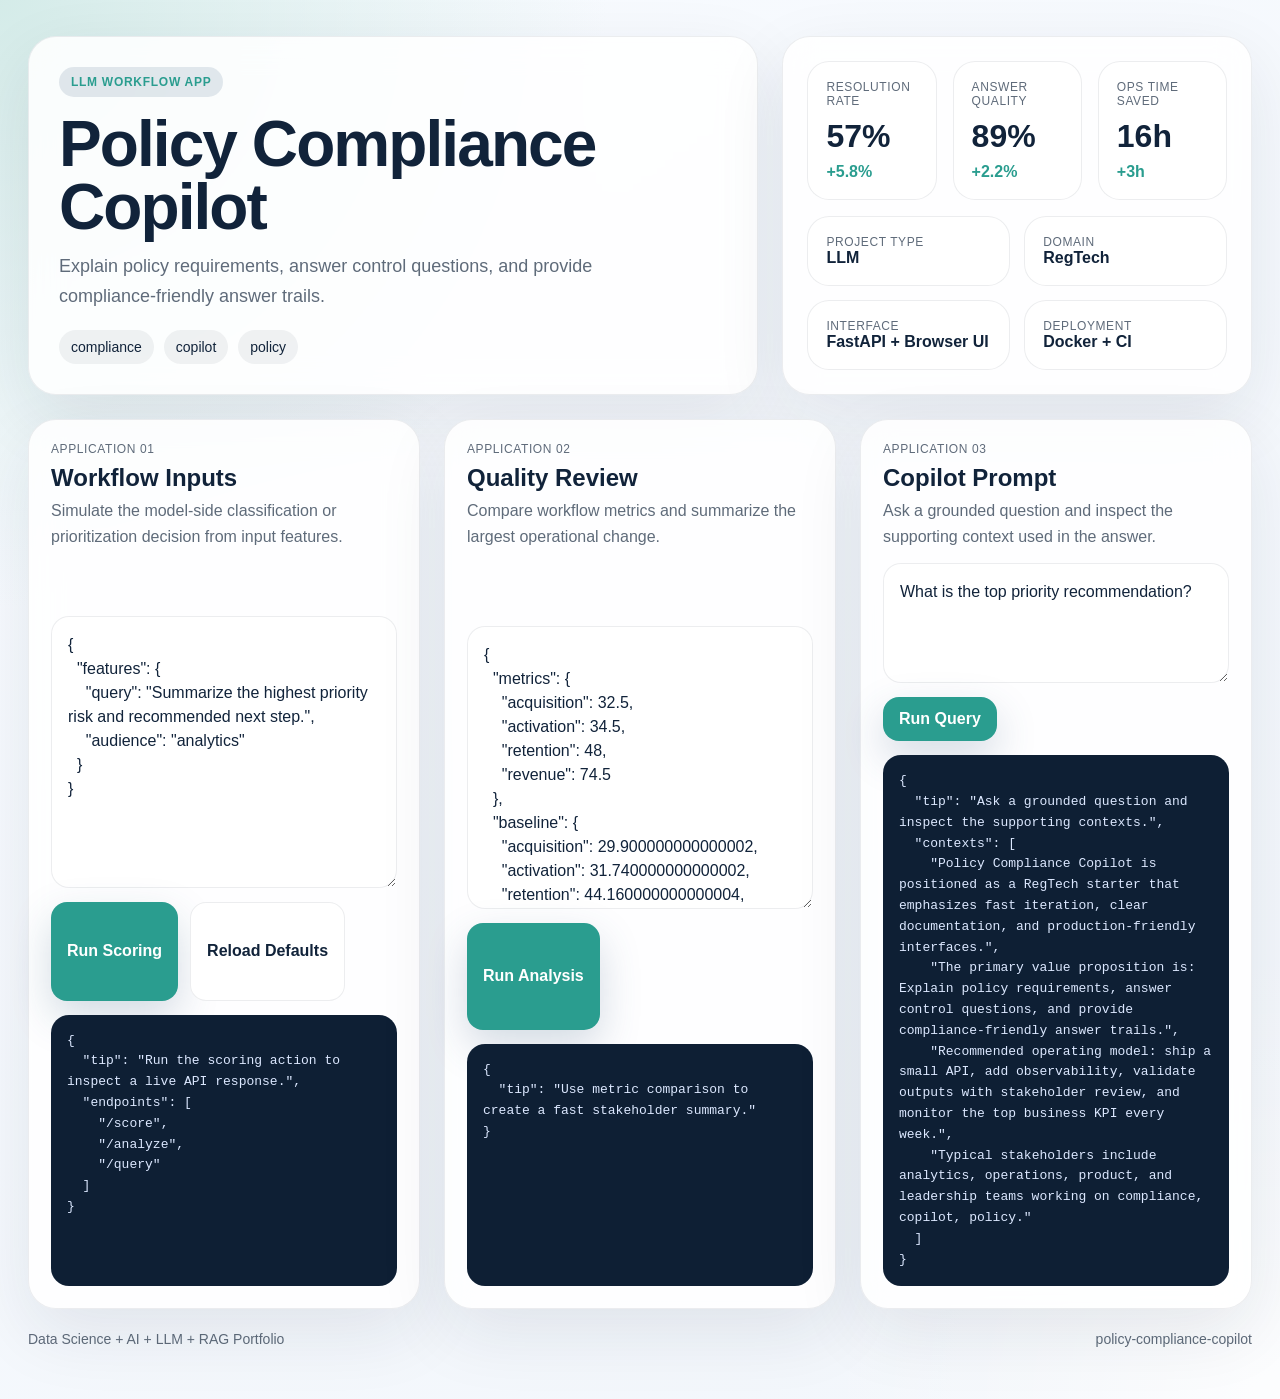
==== src/app/web/index.html @ 595a4cbe "Publish production-ready portfolio project" ====
<!doctype html>
        <html lang="en">
        <head>
          <meta charset="utf-8">
          <meta name="viewport" content="width=device-width, initial-scale=1">
          <title>Policy Compliance Copilot</title>
          <link rel="stylesheet" href="./styles.css">
          <style>:root { --accent: #2a9d8f; }</style>
        </head>
        <body>
          <div class="page">
            <section class="hero">
              <div class="panel hero-copy">
                <span class="eyebrow">LLM Workflow App</span>
                <h1 id="project-title">Policy Compliance Copilot</h1>
                <p id="project-summary" class="lead">Explain policy requirements, answer control questions, and provide compliance-friendly answer trails.</p>
                <ul id="project-tags" class="tag-list">
                  <li>compliance</li><li>copilot</li><li>policy</li>
                </ul>
              </div>
              <div class="panel hero-side">
                <div class="metric-grid">
                  <article class='card'><span>Resolution Rate</span><strong>57%</strong><em>+5.8%</em></article>
<article class='card'><span>Answer Quality</span><strong>89%</strong><em>+2.2%</em></article>
<article class='card'><span>Ops Time Saved</span><strong>16h</strong><em>+3h</em></article>
                </div>
                <div class="mini-grid">
                  <article class='mini-card'><span>Project Type</span><strong>LLM</strong></article><article class='mini-card'><span>Domain</span><strong>RegTech</strong></article><article class='mini-card'><span>Interface</span><strong>FastAPI + Browser UI</strong></article><article class='mini-card'><span>Deployment</span><strong>Docker + CI</strong></article>
                </div>
              </div>
            </section>
            <section class="app-grid">
              <article class="panel module">
                <div class="module-header">
                  <span>Application 01</span>
                  <h2>Workflow Inputs</h2>
                  <p>Simulate the model-side classification or prioritization decision from input features.</p>
                </div>
                <textarea id="score-input"></textarea>
                <div class="button-row">
                  <button id="run-score">Run Scoring</button>
                  <button id="load-defaults" class="secondary" type="button">Reload Defaults</button>
                </div>
                <pre id="score-output"></pre>
              </article>
              <article class="panel module">
                <div class="module-header">
                  <span>Application 02</span>
                  <h2>Quality Review</h2>
                  <p>Compare workflow metrics and summarize the largest operational change.</p>
                </div>
                <textarea id="analyze-input"></textarea>
                <div class="button-row">
                  <button id="run-analyze">Run Analysis</button>
                </div>
                <pre id="analyze-output"></pre>
              </article>
              <article class="panel module">
                <div class="module-header">
                  <span>Application 03</span>
                  <h2>Copilot Prompt</h2>
                  <p>Ask a grounded question and inspect the supporting context used in the answer.</p>
                </div>
                <textarea id="query-input" class="query-input"></textarea>
                <div class="button-row">
                  <button id="run-query">Run Query</button>
                </div>
                <pre id="query-output"></pre>
              </article>
            </section>
            <footer class="footer">
              <span>Data Science + AI + LLM + RAG Portfolio</span>
              <span>policy-compliance-copilot</span>
            </footer>
          </div>
          <script id="bootstrap-data" type="application/json">{"project": {"slug": "policy-compliance-copilot", "title": "Policy Compliance Copilot", "project_type": "llm", "domain": "RegTech", "summary": "Explain policy requirements, answer control questions, and provide compliance-friendly answer trails.", "tags": ["compliance", "copilot", "policy"]}, "sample_features": {"query": "Summarize the highest priority risk and recommended next step.", "audience": "analytics"}, "sample_metrics": {"acquisition": 32.5, "activation": 34.5, "retention": 48.0, "revenue": 74.5}, "sample_query": "What is the top priority recommendation?", "knowledge_base": ["Policy Compliance Copilot is positioned as a RegTech starter that emphasizes fast iteration, clear documentation, and production-friendly interfaces.", "The primary value proposition is: Explain policy requirements, answer control questions, and provide compliance-friendly answer trails.", "Recommended operating model: ship a small API, add observability, validate outputs with stakeholder review, and monitor the top business KPI every week.", "Typical stakeholders include analytics, operations, product, and leadership teams working on compliance, copilot, policy."], "dashboard_metrics": [{"label": "Resolution Rate", "value": "57%", "delta": "+5.8%"}, {"label": "Answer Quality", "value": "89%", "delta": "+2.2%"}, {"label": "Ops Time Saved", "value": "16h", "delta": "+3h"}]}</script>
          <script src="./app.js"></script>
        </body>
        </html>
---- src/app/web/styles.css ----
:root {
  --accent: #3d5a80;
  --accent-soft: rgba(61, 90, 128, 0.14);
  --bg: #f2f6fb;
  --card: rgba(255, 255, 255, 0.86);
  --line: rgba(16, 32, 51, 0.08);
  --ink: #11233a;
  --muted: #5f6b7a;
  --success: #2a9d8f;
}
* { box-sizing: border-box; }
html, body { margin: 0; min-height: 100%; }
body {
  font-family: "Avenir Next", "Segoe UI", sans-serif;
  color: var(--ink);
  background:
    radial-gradient(circle at top left, color-mix(in srgb, var(--accent) 20%, white), transparent 32%),
    radial-gradient(circle at bottom right, rgba(255,255,255,0.82), transparent 24%),
    linear-gradient(145deg, #f8fbff, var(--bg));
}
.page {
  max-width: 1320px;
  margin: 0 auto;
  padding: 36px 28px 52px;
}
.hero {
  display: grid;
  grid-template-columns: 1.4fr 0.9fr;
  gap: 24px;
  margin-bottom: 24px;
}
.panel {
  background: var(--card);
  border: 1px solid var(--line);
  border-radius: 28px;
  box-shadow: 0 24px 70px rgba(17, 35, 58, 0.09);
  backdrop-filter: blur(16px);
}
.hero-copy {
  padding: 30px;
}
.eyebrow {
  display: inline-flex;
  align-items: center;
  gap: 8px;
  padding: 8px 12px;
  background: var(--accent-soft);
  color: var(--accent);
  border-radius: 999px;
  text-transform: uppercase;
  letter-spacing: 0.06em;
  font-size: 12px;
  font-weight: 700;
}
h1 {
  margin: 16px 0 14px;
  font-size: clamp(2.2rem, 5vw, 4rem);
  line-height: 0.98;
  letter-spacing: -0.03em;
}
.lead {
  font-size: 18px;
  line-height: 1.65;
  color: var(--muted);
  max-width: 60ch;
  margin: 0;
}
.tag-list {
  display: flex;
  flex-wrap: wrap;
  gap: 10px;
  list-style: none;
  margin: 18px 0 0;
  padding: 0;
}
.tag-list li {
  padding: 9px 12px;
  border-radius: 999px;
  background: rgba(17, 35, 58, 0.06);
  color: var(--ink);
  font-size: 14px;
}
.hero-side {
  padding: 24px;
  display: grid;
  gap: 16px;
  align-content: space-between;
}
.metric-grid {
  display: grid;
  grid-template-columns: repeat(3, minmax(0, 1fr));
  gap: 16px;
}
.metric-card,
.mini-card,
.card {
  background: white;
  border: 1px solid var(--line);
  border-radius: 22px;
  padding: 18px;
}
.metric-card span,
.card span,
.mini-card span,
.module-header span {
  display: block;
  color: var(--muted);
  text-transform: uppercase;
  letter-spacing: 0.05em;
  font-size: 12px;
}
.metric-card strong,
.card strong {
  display: block;
  font-size: 32px;
  margin-top: 10px;
}
.metric-card em,
.card em {
  display: inline-block;
  margin-top: 8px;
  font-style: normal;
  color: var(--accent);
  font-weight: 700;
}
.mini-grid {
  display: grid;
  grid-template-columns: repeat(2, minmax(0, 1fr));
  gap: 14px;
}
.app-grid {
  display: grid;
  grid-template-columns: repeat(3, minmax(0, 1fr));
  gap: 24px;
}
.module {
  padding: 22px;
  display: grid;
  gap: 14px;
}
.module-header h2 {
  margin: 8px 0 6px;
  font-size: 24px;
}
.module-header p {
  margin: 0;
  color: var(--muted);
  line-height: 1.6;
}
textarea, input, button {
  font: inherit;
}
textarea {
  width: 100%;
  min-height: 220px;
  resize: vertical;
  border: 1px solid var(--line);
  border-radius: 18px;
  padding: 16px;
  background: rgba(255,255,255,0.92);
  color: var(--ink);
  line-height: 1.5;
}
.query-input {
  min-height: 120px;
}
button {
  border: 0;
  border-radius: 16px;
  background: var(--accent);
  color: white;
  padding: 13px 16px;
  font-weight: 700;
  cursor: pointer;
  box-shadow: 0 16px 40px rgba(61, 90, 128, 0.22);
}
button.secondary {
  background: white;
  color: var(--ink);
  border: 1px solid var(--line);
  box-shadow: none;
}
.button-row {
  display: flex;
  gap: 12px;
  flex-wrap: wrap;
}
pre {
  margin: 0;
  white-space: pre-wrap;
  word-break: break-word;
  background: #0e1f34;
  color: #dce8ff;
  border-radius: 18px;
  padding: 16px;
  min-height: 180px;
  font-size: 13px;
  line-height: 1.6;
  overflow: auto;
}
.footer {
  display: flex;
  justify-content: space-between;
  margin-top: 22px;
  color: var(--muted);
  font-size: 14px;
}
@media (max-width: 1080px) {
  .hero, .app-grid { grid-template-columns: 1fr; }
  .metric-grid { grid-template-columns: 1fr; }
}
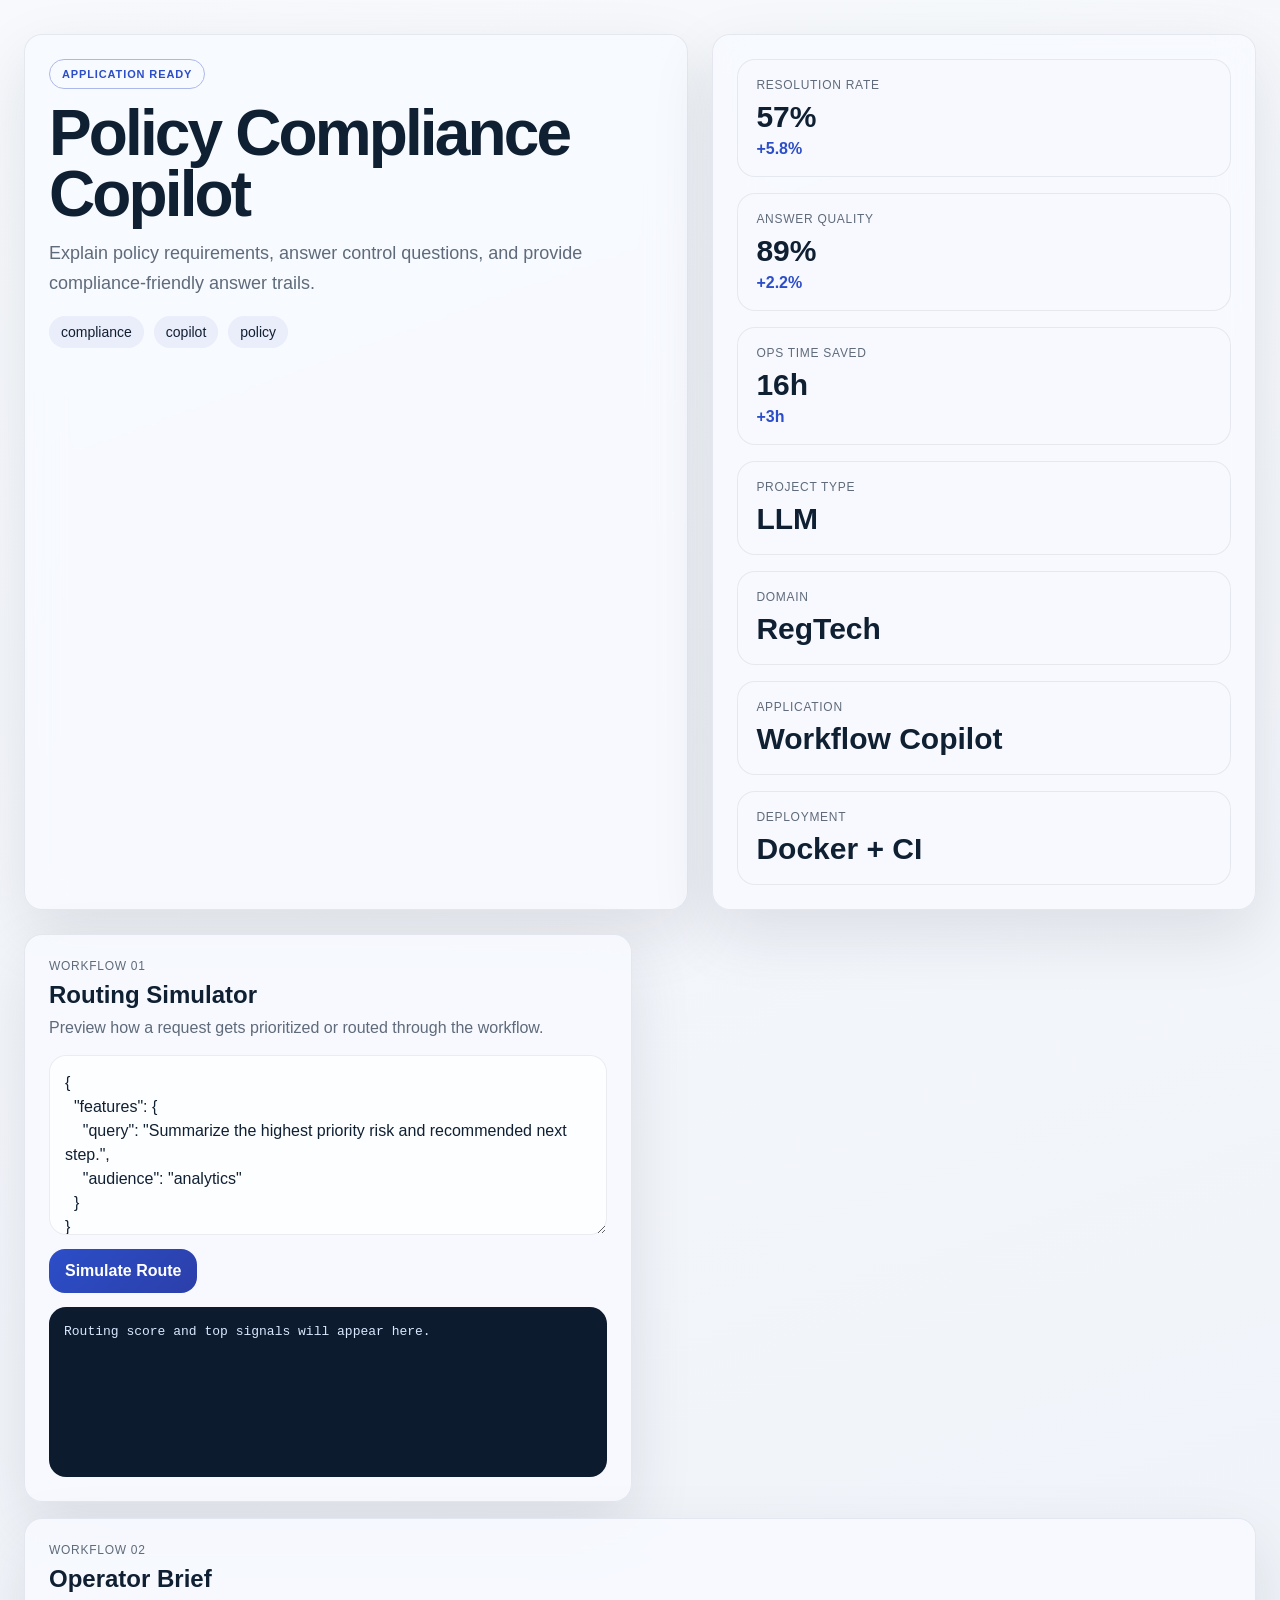
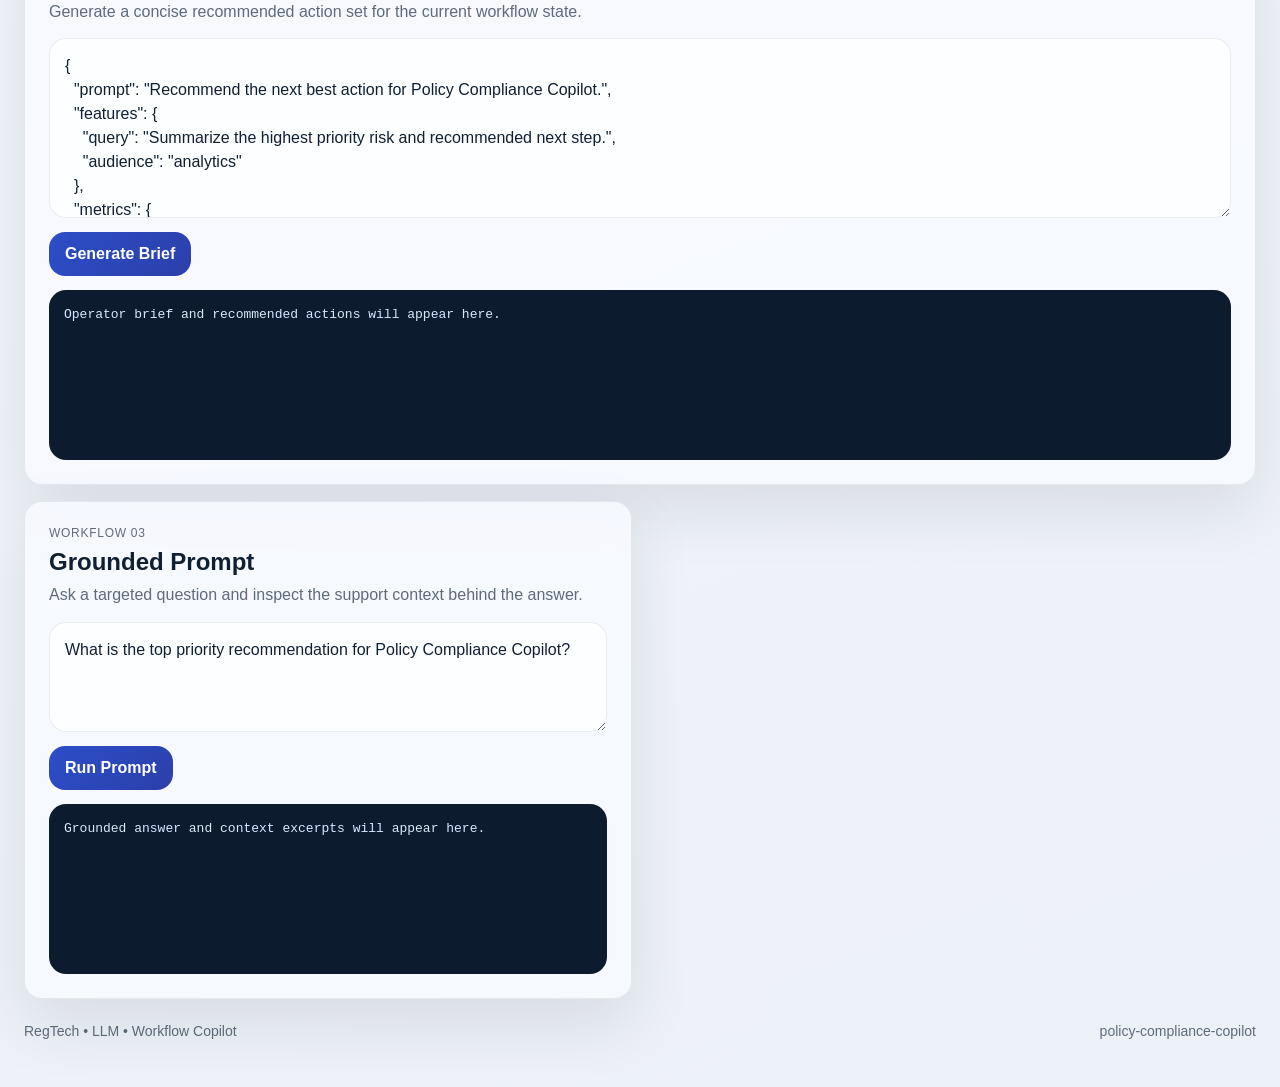
==== commit c3963c17: "Publish production-ready portfolio project" ====
--- a/src/app/web/index.html
+++ b/src/app/web/index.html
@@ -6,13 +6,12 @@
           <meta name="viewport" content="width=device-width, initial-scale=1">
           <title>Policy Compliance Copilot</title>
           <link rel="stylesheet" href="./styles.css">
-          <style>:root { --accent: #2a9d8f; }</style>
         </head>
-        <body>
-          <div class="page">
+        <body class="surface-slate">
+          <div class="page layout-console eyebrow-outline headline-normal modules-2 hero-align-split">
             <section class="hero">
               <div class="panel hero-copy">
-                <span class="eyebrow">LLM Workflow App</span>
+                <span class="eyebrow" data-health>Workflow Copilot</span>
                 <h1 id="project-title">Policy Compliance Copilot</h1>
                 <p id="project-summary" class="lead">Explain policy requirements, answer control questions, and provide compliance-friendly answer trails.</p>
                 <ul id="project-tags" class="tag-list">
@@ -26,55 +25,71 @@
 <article class='card'><span>Ops Time Saved</span><strong>16h</strong><em>+3h</em></article>
                 </div>
                 <div class="mini-grid">
-                  <article class='mini-card'><span>Project Type</span><strong>LLM</strong></article><article class='mini-card'><span>Domain</span><strong>RegTech</strong></article><article class='mini-card'><span>Interface</span><strong>FastAPI + Browser UI</strong></article><article class='mini-card'><span>Deployment</span><strong>Docker + CI</strong></article>
+                  <article class='mini-card'><span>Project Type</span><strong>LLM</strong></article><article class='mini-card'><span>Domain</span><strong>RegTech</strong></article><article class='mini-card'><span>Application</span><strong>Workflow Copilot</strong></article><article class='mini-card'><span>Deployment</span><strong>Docker + CI</strong></article>
                 </div>
               </div>
             </section>
             <section class="app-grid">
-              <article class="panel module">
-                <div class="module-header">
-                  <span>Application 01</span>
-                  <h2>Workflow Inputs</h2>
-                  <p>Simulate the model-side classification or prioritization decision from input features.</p>
-                </div>
-                <textarea id="score-input"></textarea>
-                <div class="button-row">
-                  <button id="run-score">Run Scoring</button>
-                  <button id="load-defaults" class="secondary" type="button">Reload Defaults</button>
-                </div>
-                <pre id="score-output"></pre>
-              </article>
-              <article class="panel module">
-                <div class="module-header">
-                  <span>Application 02</span>
-                  <h2>Quality Review</h2>
-                  <p>Compare workflow metrics and summarize the largest operational change.</p>
-                </div>
-                <textarea id="analyze-input"></textarea>
-                <div class="button-row">
-                  <button id="run-analyze">Run Analysis</button>
-                </div>
-                <pre id="analyze-output"></pre>
-              </article>
-              <article class="panel module">
-                <div class="module-header">
-                  <span>Application 03</span>
-                  <h2>Copilot Prompt</h2>
-                  <p>Ask a grounded question and inspect the supporting context used in the answer.</p>
-                </div>
-                <textarea id="query-input" class="query-input"></textarea>
-                <div class="button-row">
-                  <button id="run-query">Run Query</button>
-                </div>
-                <pre id="query-output"></pre>
-              </article>
+              <article class="panel module js-module span-normal">
+          <div class="module-header">
+            <span>Workflow 01</span>
+            <h2>Routing Simulator</h2>
+            <p>Preview how a request gets prioritized or routed through the workflow.</p>
+          </div>
+          <textarea class="js-input">{
+  &quot;features&quot;: {
+    &quot;query&quot;: &quot;Summarize the highest priority risk and recommended next step.&quot;,
+    &quot;audience&quot;: &quot;analytics&quot;
+  }
+}</textarea>
+          <div class="button-row">
+            <button class="js-run" data-endpoint="/score" data-input-mode="json">Simulate Route</button>
+          </div>
+          <pre class="js-output">Routing score and top signals will appear here.</pre>
+        </article>
+<article class="panel module js-module span-wide">
+          <div class="module-header">
+            <span>Workflow 02</span>
+            <h2>Operator Brief</h2>
+            <p>Generate a concise recommended action set for the current workflow state.</p>
+          </div>
+          <textarea class="js-input">{
+  &quot;prompt&quot;: &quot;Recommend the next best action for Policy Compliance Copilot.&quot;,
+  &quot;features&quot;: {
+    &quot;query&quot;: &quot;Summarize the highest priority risk and recommended next step.&quot;,
+    &quot;audience&quot;: &quot;analytics&quot;
+  },
+  &quot;metrics&quot;: {
+    &quot;acquisition&quot;: 32.5,
+    &quot;activation&quot;: 34.5,
+    &quot;retention&quot;: 48.0,
+    &quot;revenue&quot;: 74.5
+  }
+}</textarea>
+          <div class="button-row">
+            <button class="js-run" data-endpoint="/recommend" data-input-mode="json">Generate Brief</button>
+          </div>
+          <pre class="js-output">Operator brief and recommended actions will appear here.</pre>
+        </article>
+<article class="panel module js-module span-normal">
+  <div class="module-header">
+    <span>Workflow 03</span>
+    <h2>Grounded Prompt</h2>
+    <p>Ask a targeted question and inspect the support context behind the answer.</p>
+  </div>
+  <textarea class="js-input module-input-text">What is the top priority recommendation for Policy Compliance Copilot?</textarea>
+  <div class="button-row">
+    <button class="js-run" data-endpoint="/query" data-input-mode="text">Run Prompt</button>
+  </div>
+  <pre class="js-output">Grounded answer and context excerpts will appear here.</pre>
+</article>
             </section>
             <footer class="footer">
-              <span>Data Science + AI + LLM + RAG Portfolio</span>
+              <span>RegTech • LLM • Workflow Copilot</span>
               <span>policy-compliance-copilot</span>
             </footer>
           </div>
-          <script id="bootstrap-data" type="application/json">{"project": {"slug": "policy-compliance-copilot", "title": "Policy Compliance Copilot", "project_type": "llm", "domain": "RegTech", "summary": "Explain policy requirements, answer control questions, and provide compliance-friendly answer trails.", "tags": ["compliance", "copilot", "policy"]}, "sample_features": {"query": "Summarize the highest priority risk and recommended next step.", "audience": "analytics"}, "sample_metrics": {"acquisition": 32.5, "activation": 34.5, "retention": 48.0, "revenue": 74.5}, "sample_query": "What is the top priority recommendation?", "knowledge_base": ["Policy Compliance Copilot is positioned as a RegTech starter that emphasizes fast iteration, clear documentation, and production-friendly interfaces.", "The primary value proposition is: Explain policy requirements, answer control questions, and provide compliance-friendly answer trails.", "Recommended operating model: ship a small API, add observability, validate outputs with stakeholder review, and monitor the top business KPI every week.", "Typical stakeholders include analytics, operations, product, and leadership teams working on compliance, copilot, policy."], "dashboard_metrics": [{"label": "Resolution Rate", "value": "57%", "delta": "+5.8%"}, {"label": "Answer Quality", "value": "89%", "delta": "+2.2%"}, {"label": "Ops Time Saved", "value": "16h", "delta": "+3h"}]}</script>
+          <script id="bootstrap-data" type="application/json">{"project": {"slug": "policy-compliance-copilot", "title": "Policy Compliance Copilot", "project_type": "llm", "domain": "RegTech", "summary": "Explain policy requirements, answer control questions, and provide compliance-friendly answer trails.", "tags": ["compliance", "copilot", "policy"]}, "app_archetype": "copilot", "ui_profile": {"layout": "console", "surface": "slate", "font_stack": "\"Manrope\", \"Segoe UI\", sans-serif", "radius": 27, "shadow": 65, "eyebrow_style": "outline", "module_columns": 2, "hero_align": "split", "headline_mode": "normal"}, "app_modules": [{"label": "Workflow 01", "title": "Routing Simulator", "description": "Preview how a request gets prioritized or routed through the workflow.", "endpoint": "/score", "input_mode": "json", "cta": "Simulate Route", "prefill": "{\n  \"features\": {\n    \"query\": \"Summarize the highest priority risk and recommended next step.\",\n    \"audience\": \"analytics\"\n  }\n}", "hint": "Routing score and top signals will appear here.", "span": "normal"}, {"label": "Workflow 02", "title": "Operator Brief", "description": "Generate a concise recommended action set for the current workflow state.", "endpoint": "/recommend", "input_mode": "json", "cta": "Generate Brief", "prefill": "{\n  \"prompt\": \"Recommend the next best action for Policy Compliance Copilot.\",\n  \"features\": {\n    \"query\": \"Summarize the highest priority risk and recommended next step.\",\n    \"audience\": \"analytics\"\n  },\n  \"metrics\": {\n    \"acquisition\": 32.5,\n    \"activation\": 34.5,\n    \"retention\": 48.0,\n    \"revenue\": 74.5\n  }\n}", "hint": "Operator brief and recommended actions will appear here.", "span": "wide"}, {"label": "Workflow 03", "title": "Grounded Prompt", "description": "Ask a targeted question and inspect the support context behind the answer.", "endpoint": "/query", "input_mode": "text", "cta": "Run Prompt", "prefill": "What is the top priority recommendation for Policy Compliance Copilot?", "hint": "Grounded answer and context excerpts will appear here.", "span": "normal"}], "sample_features": {"query": "Summarize the highest priority risk and recommended next step.", "audience": "analytics"}, "sample_metrics": {"acquisition": 32.5, "activation": 34.5, "retention": 48.0, "revenue": 74.5}, "knowledge_base": ["Policy Compliance Copilot is positioned as a RegTech starter that emphasizes fast iteration, clear documentation, and production-friendly interfaces.", "The primary value proposition is: Explain policy requirements, answer control questions, and provide compliance-friendly answer trails.", "Recommended operating model: ship a small API, add observability, validate outputs with stakeholder review, and monitor the top business KPI every week.", "Typical stakeholders include analytics, operations, product, and leadership teams working on compliance, copilot, policy."], "dashboard_metrics": [{"label": "Resolution Rate", "value": "57%", "delta": "+5.8%"}, {"label": "Answer Quality", "value": "89%", "delta": "+2.2%"}, {"label": "Ops Time Saved", "value": "16h", "delta": "+3h"}]}</script>
           <script src="./app.js"></script>
         </body>
         </html>
--- a/src/app/web/styles.css
+++ b/src/app/web/styles.css
@@ -1,141 +1,185 @@
 
 :root {
-  --accent: #3d5a80;
-  --accent-soft: rgba(61, 90, 128, 0.14);
-  --bg: #f2f6fb;
+  --accent: #2c4ec8;
+  --accent-2: #2c3fa9;
+  --accent-soft: color-mix(in srgb, var(--accent) 18%, white);
+  --radius: 27px;
+  --shadow-size: 65px;
+  --font-stack: "Manrope", "Segoe UI", sans-serif;
+  --bg: #f4f7fb;
   --card: rgba(255, 255, 255, 0.86);
   --line: rgba(16, 32, 51, 0.08);
-  --ink: #11233a;
+  --ink: #102033;
   --muted: #5f6b7a;
-  --success: #2a9d8f;
+  --output-bg: #0d1b2e;
+  --output-ink: #dae8ff;
 }
 * { box-sizing: border-box; }
 html, body { margin: 0; min-height: 100%; }
 body {
-  font-family: "Avenir Next", "Segoe UI", sans-serif;
+  font-family: var(--font-stack);
   color: var(--ink);
-  background:
-    radial-gradient(circle at top left, color-mix(in srgb, var(--accent) 20%, white), transparent 32%),
-    radial-gradient(circle at bottom right, rgba(255,255,255,0.82), transparent 24%),
-    linear-gradient(145deg, #f8fbff, var(--bg));
+  background: linear-gradient(145deg, #f8fbff, var(--bg));
+}
+body.surface-mist {
+  --bg: #eef4fb;
+  background:
+    radial-gradient(circle at top left, color-mix(in srgb, var(--accent) 18%, white), transparent 34%),
+    linear-gradient(145deg, #fbfdff, var(--bg));
+}
+body.surface-aurora {
+  --bg: #edf1ff;
+  background:
+    radial-gradient(circle at 0% 0%, color-mix(in srgb, var(--accent) 22%, white), transparent 38%),
+    radial-gradient(circle at 100% 100%, color-mix(in srgb, var(--accent-2) 20%, white), transparent 28%),
+    linear-gradient(135deg, #f7f8ff, var(--bg));
+}
+body.surface-sand {
+  --bg: #f5efe8;
+  --card: rgba(255, 251, 246, 0.9);
+  background:
+    linear-gradient(135deg, rgba(255,255,255,0.82), rgba(245, 239, 232, 0.98)),
+    radial-gradient(circle at top right, color-mix(in srgb, var(--accent) 16%, white), transparent 32%);
+}
+body.surface-slate {
+  --bg: #ecf0f7;
+  --card: rgba(248, 250, 255, 0.88);
+  background:
+    linear-gradient(160deg, #f7f9fc, var(--bg)),
+    radial-gradient(circle at bottom left, color-mix(in srgb, var(--accent-2) 16%, white), transparent 34%);
+}
+body.surface-paper {
+  --bg: #f8f8f4;
+  --card: rgba(255,255,255,0.93);
+  background:
+    linear-gradient(180deg, #fffefb, var(--bg));
+}
+body.surface-ink {
+  --bg: #0f1726;
+  --card: rgba(15, 23, 38, 0.88);
+  --line: rgba(226, 238, 255, 0.1);
+  --ink: #f5f8ff;
+  --muted: #b4c0cf;
+  --output-bg: rgba(255,255,255,0.06);
+  --output-ink: #f5f8ff;
+  background:
+    radial-gradient(circle at top left, color-mix(in srgb, var(--accent) 28%, transparent), transparent 42%),
+    linear-gradient(145deg, #09111d, var(--bg));
 }
 .page {
-  max-width: 1320px;
+  max-width: 1360px;
   margin: 0 auto;
-  padding: 36px 28px 52px;
-}
-.hero {
-  display: grid;
-  grid-template-columns: 1.4fr 0.9fr;
+  padding: 34px 24px 48px;
+  display: grid;
   gap: 24px;
-  margin-bottom: 24px;
 }
 .panel {
   background: var(--card);
   border: 1px solid var(--line);
-  border-radius: 28px;
-  box-shadow: 0 24px 70px rgba(17, 35, 58, 0.09);
-  backdrop-filter: blur(16px);
-}
-.hero-copy {
-  padding: 30px;
+  border-radius: var(--radius);
+  box-shadow: 0 24px var(--shadow-size) rgba(16, 32, 51, 0.1);
+  backdrop-filter: blur(18px);
+}
+.hero {
+  display: grid;
+  gap: 24px;
+}
+.hero-copy,
+.hero-side,
+.module {
+  padding: 24px;
 }
 .eyebrow {
   display: inline-flex;
   align-items: center;
   gap: 8px;
   padding: 8px 12px;
+  border-radius: 999px;
   background: var(--accent-soft);
   color: var(--accent);
-  border-radius: 999px;
   text-transform: uppercase;
-  letter-spacing: 0.06em;
-  font-size: 12px;
-  font-weight: 700;
+  letter-spacing: 0.08em;
+  font-size: 11px;
+  font-weight: 800;
+}
+.page.eyebrow-outline .eyebrow {
+  background: transparent;
+  border: 1px solid color-mix(in srgb, var(--accent) 40%, white);
+}
+.page.eyebrow-soft .eyebrow {
+  background: color-mix(in srgb, var(--accent) 12%, white);
+  color: color-mix(in srgb, var(--accent) 82%, black);
 }
 h1 {
-  margin: 16px 0 14px;
-  font-size: clamp(2.2rem, 5vw, 4rem);
-  line-height: 0.98;
-  letter-spacing: -0.03em;
-}
+  margin: 14px 0 12px;
+  font-size: clamp(2.2rem, 5vw, 4.4rem);
+  line-height: 0.96;
+  letter-spacing: -0.045em;
+}
+.page.headline-compact h1 { max-width: 10ch; }
+.page.headline-tall h1 { line-height: 1.03; font-size: clamp(2.4rem, 5vw, 4.8rem); }
 .lead {
+  margin: 0;
   font-size: 18px;
-  line-height: 1.65;
+  line-height: 1.68;
   color: var(--muted);
-  max-width: 60ch;
-  margin: 0;
+  max-width: 62ch;
 }
 .tag-list {
+  list-style: none;
   display: flex;
   flex-wrap: wrap;
   gap: 10px;
-  list-style: none;
   margin: 18px 0 0;
   padding: 0;
 }
 .tag-list li {
-  padding: 9px 12px;
+  padding: 8px 12px;
   border-radius: 999px;
-  background: rgba(17, 35, 58, 0.06);
+  background: color-mix(in srgb, var(--accent) 10%, white);
   color: var(--ink);
   font-size: 14px;
 }
 .hero-side {
-  padding: 24px;
   display: grid;
   gap: 16px;
-  align-content: space-between;
-}
-.metric-grid {
-  display: grid;
-  grid-template-columns: repeat(3, minmax(0, 1fr));
+}
+.metric-grid,
+.mini-grid,
+.app-grid {
+  display: grid;
   gap: 16px;
 }
-.metric-card,
-.mini-card,
-.card {
-  background: white;
+.card,
+.mini-card {
+  background: color-mix(in srgb, var(--card) 92%, white);
   border: 1px solid var(--line);
-  border-radius: 22px;
+  border-radius: calc(var(--radius) - 8px);
   padding: 18px;
 }
-.metric-card span,
 .card span,
 .mini-card span,
 .module-header span {
   display: block;
   color: var(--muted);
   text-transform: uppercase;
-  letter-spacing: 0.05em;
+  letter-spacing: 0.06em;
   font-size: 12px;
 }
-.metric-card strong,
-.card strong {
+.card strong,
+.mini-card strong {
   display: block;
-  font-size: 32px;
-  margin-top: 10px;
-}
-.metric-card em,
+  margin-top: 8px;
+  font-size: 30px;
+}
 .card em {
   display: inline-block;
-  margin-top: 8px;
+  margin-top: 6px;
   font-style: normal;
   color: var(--accent);
   font-weight: 700;
 }
-.mini-grid {
-  display: grid;
-  grid-template-columns: repeat(2, minmax(0, 1fr));
-  gap: 14px;
-}
-.app-grid {
-  display: grid;
-  grid-template-columns: repeat(3, minmax(0, 1fr));
-  gap: 24px;
-}
 .module {
-  padding: 22px;
   display: grid;
   gap: 14px;
 }
@@ -148,65 +192,157 @@
   color: var(--muted);
   line-height: 1.6;
 }
-textarea, input, button {
+textarea,
+button {
   font: inherit;
 }
 textarea {
   width: 100%;
-  min-height: 220px;
+  min-height: 180px;
   resize: vertical;
   border: 1px solid var(--line);
-  border-radius: 18px;
-  padding: 16px;
-  background: rgba(255,255,255,0.92);
+  border-radius: calc(var(--radius) - 10px);
+  padding: 15px;
+  background: rgba(255,255,255,0.82);
   color: var(--ink);
   line-height: 1.5;
 }
-.query-input {
-  min-height: 120px;
+body.surface-ink textarea {
+  background: rgba(255,255,255,0.05);
+}
+.module-input-text {
+  min-height: 110px;
+}
+.button-row {
+  display: flex;
+  flex-wrap: wrap;
+  gap: 10px;
 }
 button {
   border: 0;
   border-radius: 16px;
-  background: var(--accent);
+  background: linear-gradient(135deg, var(--accent), var(--accent-2));
   color: white;
   padding: 13px 16px;
   font-weight: 700;
   cursor: pointer;
-  box-shadow: 0 16px 40px rgba(61, 90, 128, 0.22);
-}
-button.secondary {
-  background: white;
-  color: var(--ink);
-  border: 1px solid var(--line);
-  box-shadow: none;
-}
-.button-row {
-  display: flex;
-  gap: 12px;
-  flex-wrap: wrap;
 }
 pre {
   margin: 0;
   white-space: pre-wrap;
   word-break: break-word;
-  background: #0e1f34;
-  color: #dce8ff;
-  border-radius: 18px;
-  padding: 16px;
-  min-height: 180px;
+  background: var(--output-bg);
+  color: var(--output-ink);
+  border-radius: calc(var(--radius) - 10px);
+  padding: 15px;
+  min-height: 170px;
+  line-height: 1.58;
   font-size: 13px;
-  line-height: 1.6;
   overflow: auto;
 }
 .footer {
   display: flex;
   justify-content: space-between;
-  margin-top: 22px;
   color: var(--muted);
   font-size: 14px;
 }
-@media (max-width: 1080px) {
-  .hero, .app-grid { grid-template-columns: 1fr; }
-  .metric-grid { grid-template-columns: 1fr; }
-}
+.page.layout-horizon .hero {
+  grid-template-columns: 1.45fr 1fr;
+  align-items: stretch;
+}
+.page.layout-horizon.modules-2 .app-grid,
+.page.layout-horizon.modules-3 .app-grid {
+  grid-template-columns: repeat(3, minmax(0, 1fr));
+}
+.page.layout-rail .hero {
+  grid-template-columns: 0.92fr 1.08fr;
+}
+.page.layout-rail .hero-copy {
+  padding-top: 34px;
+}
+.page.layout-rail .app-grid {
+  grid-template-columns: repeat(2, minmax(0, 1fr));
+}
+.page.layout-folio .hero {
+  grid-template-columns: 1fr;
+}
+.page.layout-folio .hero-copy {
+  text-align: center;
+}
+.page.layout-folio .lead {
+  margin-inline: auto;
+}
+.page.layout-folio .tag-list {
+  justify-content: center;
+}
+.page.layout-folio .metric-grid {
+  grid-template-columns: repeat(3, minmax(0, 1fr));
+}
+.page.layout-folio .mini-grid {
+  grid-template-columns: repeat(4, minmax(0, 1fr));
+}
+.page.layout-folio .app-grid {
+  grid-template-columns: repeat(2, minmax(0, 1fr));
+}
+.page.layout-board .hero {
+  grid-template-columns: 1fr;
+}
+.page.layout-board .hero-side {
+  grid-template-columns: 1.2fr 0.8fr;
+  align-items: start;
+}
+.page.layout-board .metric-grid {
+  grid-template-columns: repeat(3, minmax(0, 1fr));
+}
+.page.layout-board .app-grid {
+  grid-template-columns: repeat(4, minmax(0, 1fr));
+}
+.page.layout-stack .hero {
+  grid-template-columns: 1fr;
+}
+.page.layout-stack .hero-side {
+  grid-template-columns: repeat(2, minmax(0, 1fr));
+}
+.page.layout-stack .app-grid {
+  grid-template-columns: repeat(3, minmax(0, 1fr));
+}
+.page.layout-console .hero {
+  grid-template-columns: 1.1fr 0.9fr;
+}
+.page.layout-console .panel,
+.page.layout-console .card,
+.page.layout-console .mini-card {
+  border-radius: 18px;
+}
+.page.modules-2 .app-grid {
+  grid-template-columns: repeat(2, minmax(0, 1fr));
+}
+.module.span-wide {
+  grid-column: span 2;
+}
+.hero-align-center .hero-copy {
+  text-align: center;
+}
+.hero-align-center .lead,
+.hero-align-center .tag-list {
+  margin-inline: auto;
+  justify-content: center;
+}
+@media (max-width: 1120px) {
+  .page.layout-horizon .hero,
+  .page.layout-rail .hero,
+  .page.layout-console .hero,
+  .page.layout-board .hero-side,
+  .page.layout-folio .mini-grid,
+  .page.layout-stack .hero-side,
+  .page.modules-2 .app-grid,
+  .page.layout-board .app-grid,
+  .page.layout-stack .app-grid,
+  .page.layout-horizon.modules-3 .app-grid,
+  .page.layout-folio .app-grid {
+    grid-template-columns: 1fr;
+  }
+  .module.span-wide {
+    grid-column: auto;
+  }
+}
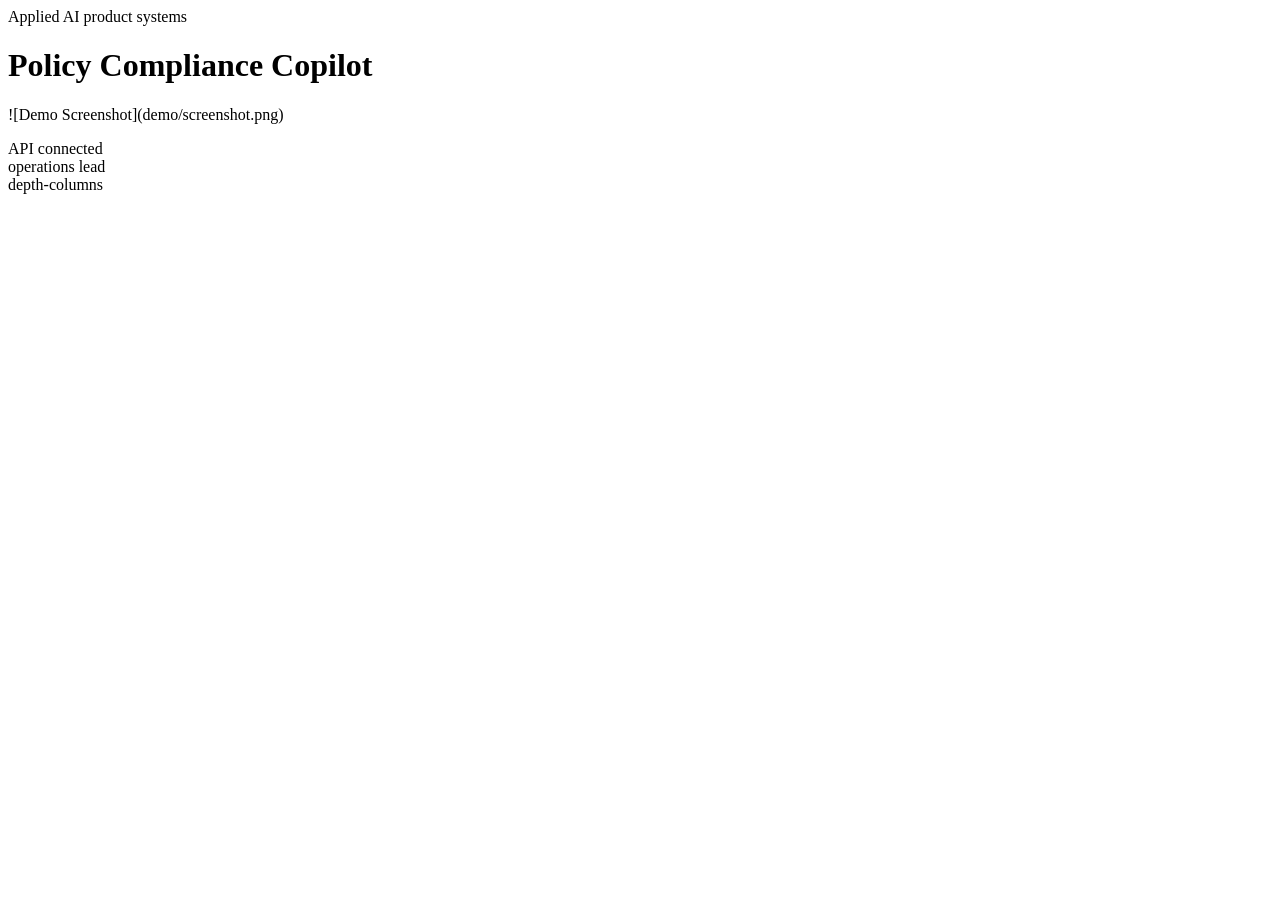
==== commit 2fb27b99: "Upgrade to production-grade app scaffold and 3D landing page" ====
--- a/src/app/web/index.html
+++ b/src/app/web/index.html
@@ -1,95 +1,29 @@
-
-        <!doctype html>
-        <html lang="en">
-        <head>
-          <meta charset="utf-8">
-          <meta name="viewport" content="width=device-width, initial-scale=1">
-          <title>Policy Compliance Copilot</title>
-          <link rel="stylesheet" href="./styles.css">
-        </head>
-        <body class="surface-slate">
-          <div class="page layout-console eyebrow-outline headline-normal modules-2 hero-align-split">
-            <section class="hero">
-              <div class="panel hero-copy">
-                <span class="eyebrow" data-health>Workflow Copilot</span>
-                <h1 id="project-title">Policy Compliance Copilot</h1>
-                <p id="project-summary" class="lead">Explain policy requirements, answer control questions, and provide compliance-friendly answer trails.</p>
-                <ul id="project-tags" class="tag-list">
-                  <li>compliance</li><li>copilot</li><li>policy</li>
-                </ul>
-              </div>
-              <div class="panel hero-side">
-                <div class="metric-grid">
-                  <article class='card'><span>Resolution Rate</span><strong>57%</strong><em>+5.8%</em></article>
-<article class='card'><span>Answer Quality</span><strong>89%</strong><em>+2.2%</em></article>
-<article class='card'><span>Ops Time Saved</span><strong>16h</strong><em>+3h</em></article>
-                </div>
-                <div class="mini-grid">
-                  <article class='mini-card'><span>Project Type</span><strong>LLM</strong></article><article class='mini-card'><span>Domain</span><strong>RegTech</strong></article><article class='mini-card'><span>Application</span><strong>Workflow Copilot</strong></article><article class='mini-card'><span>Deployment</span><strong>Docker + CI</strong></article>
-                </div>
-              </div>
-            </section>
-            <section class="app-grid">
-              <article class="panel module js-module span-normal">
-          <div class="module-header">
-            <span>Workflow 01</span>
-            <h2>Routing Simulator</h2>
-            <p>Preview how a request gets prioritized or routed through the workflow.</p>
-          </div>
-          <textarea class="js-input">{
-  &quot;features&quot;: {
-    &quot;query&quot;: &quot;Summarize the highest priority risk and recommended next step.&quot;,
-    &quot;audience&quot;: &quot;analytics&quot;
-  }
-}</textarea>
-          <div class="button-row">
-            <button class="js-run" data-endpoint="/score" data-input-mode="json">Simulate Route</button>
-          </div>
-          <pre class="js-output">Routing score and top signals will appear here.</pre>
-        </article>
-<article class="panel module js-module span-wide">
-          <div class="module-header">
-            <span>Workflow 02</span>
-            <h2>Operator Brief</h2>
-            <p>Generate a concise recommended action set for the current workflow state.</p>
-          </div>
-          <textarea class="js-input">{
-  &quot;prompt&quot;: &quot;Recommend the next best action for Policy Compliance Copilot.&quot;,
-  &quot;features&quot;: {
-    &quot;query&quot;: &quot;Summarize the highest priority risk and recommended next step.&quot;,
-    &quot;audience&quot;: &quot;analytics&quot;
-  },
-  &quot;metrics&quot;: {
-    &quot;acquisition&quot;: 32.5,
-    &quot;activation&quot;: 34.5,
-    &quot;retention&quot;: 48.0,
-    &quot;revenue&quot;: 74.5
-  }
-}</textarea>
-          <div class="button-row">
-            <button class="js-run" data-endpoint="/recommend" data-input-mode="json">Generate Brief</button>
-          </div>
-          <pre class="js-output">Operator brief and recommended actions will appear here.</pre>
-        </article>
-<article class="panel module js-module span-normal">
-  <div class="module-header">
-    <span>Workflow 03</span>
-    <h2>Grounded Prompt</h2>
-    <p>Ask a targeted question and inspect the support context behind the answer.</p>
+<!DOCTYPE html>
+<html lang="en">
+<head>
+  <meta charset="UTF-8" />
+  <meta name="viewport" content="width=device-width, initial-scale=1.0" />
+  <title>Policy Compliance Copilot App</title>
+  <link rel="stylesheet" href="/assets/styles.css" />
+</head>
+<body>
+  <div id="scene" class="app-scene">
+    <header class="shell hero">
+      <div>
+        <span class="eyebrow">Applied AI product systems</span>
+        <h1>Policy Compliance Copilot</h1>
+        <p>![Demo Screenshot](demo/screenshot.png)</p>
+      </div>
+      <aside class="status-card">
+        <div class="pill">API connected</div>
+        <div class="pill">operations lead</div>
+        <div class="pill">depth-columns</div>
+      </aside>
+    </header>
+    <section id="metrics" class="grid metrics"></section>
+    <section id="signals" class="grid signals"></section>
   </div>
-  <textarea class="js-input module-input-text">What is the top priority recommendation for Policy Compliance Copilot?</textarea>
-  <div class="button-row">
-    <button class="js-run" data-endpoint="/query" data-input-mode="text">Run Prompt</button>
-  </div>
-  <pre class="js-output">Grounded answer and context excerpts will appear here.</pre>
-</article>
-            </section>
-            <footer class="footer">
-              <span>RegTech • LLM • Workflow Copilot</span>
-              <span>policy-compliance-copilot</span>
-            </footer>
-          </div>
-          <script id="bootstrap-data" type="application/json">{"project": {"slug": "policy-compliance-copilot", "title": "Policy Compliance Copilot", "project_type": "llm", "domain": "RegTech", "summary": "Explain policy requirements, answer control questions, and provide compliance-friendly answer trails.", "tags": ["compliance", "copilot", "policy"]}, "app_archetype": "copilot", "ui_profile": {"layout": "console", "surface": "slate", "font_stack": "\"Manrope\", \"Segoe UI\", sans-serif", "radius": 27, "shadow": 65, "eyebrow_style": "outline", "module_columns": 2, "hero_align": "split", "headline_mode": "normal"}, "app_modules": [{"label": "Workflow 01", "title": "Routing Simulator", "description": "Preview how a request gets prioritized or routed through the workflow.", "endpoint": "/score", "input_mode": "json", "cta": "Simulate Route", "prefill": "{\n  \"features\": {\n    \"query\": \"Summarize the highest priority risk and recommended next step.\",\n    \"audience\": \"analytics\"\n  }\n}", "hint": "Routing score and top signals will appear here.", "span": "normal"}, {"label": "Workflow 02", "title": "Operator Brief", "description": "Generate a concise recommended action set for the current workflow state.", "endpoint": "/recommend", "input_mode": "json", "cta": "Generate Brief", "prefill": "{\n  \"prompt\": \"Recommend the next best action for Policy Compliance Copilot.\",\n  \"features\": {\n    \"query\": \"Summarize the highest priority risk and recommended next step.\",\n    \"audience\": \"analytics\"\n  },\n  \"metrics\": {\n    \"acquisition\": 32.5,\n    \"activation\": 34.5,\n    \"retention\": 48.0,\n    \"revenue\": 74.5\n  }\n}", "hint": "Operator brief and recommended actions will appear here.", "span": "wide"}, {"label": "Workflow 03", "title": "Grounded Prompt", "description": "Ask a targeted question and inspect the support context behind the answer.", "endpoint": "/query", "input_mode": "text", "cta": "Run Prompt", "prefill": "What is the top priority recommendation for Policy Compliance Copilot?", "hint": "Grounded answer and context excerpts will appear here.", "span": "normal"}], "sample_features": {"query": "Summarize the highest priority risk and recommended next step.", "audience": "analytics"}, "sample_metrics": {"acquisition": 32.5, "activation": 34.5, "retention": 48.0, "revenue": 74.5}, "knowledge_base": ["Policy Compliance Copilot is positioned as a RegTech starter that emphasizes fast iteration, clear documentation, and production-friendly interfaces.", "The primary value proposition is: Explain policy requirements, answer control questions, and provide compliance-friendly answer trails.", "Recommended operating model: ship a small API, add observability, validate outputs with stakeholder review, and monitor the top business KPI every week.", "Typical stakeholders include analytics, operations, product, and leadership teams working on compliance, copilot, policy."], "dashboard_metrics": [{"label": "Resolution Rate", "value": "57%", "delta": "+5.8%"}, {"label": "Answer Quality", "value": "89%", "delta": "+2.2%"}, {"label": "Ops Time Saved", "value": "16h", "delta": "+3h"}]}</script>
-          <script src="./app.js"></script>
-        </body>
-        </html>
+  <script>window.PROJECT_MANIFEST = {"slug": "policy-compliance-copilot", "title": "Policy Compliance Copilot", "summary": "![Demo Screenshot](demo/screenshot.png)", "domain": "Applied AI product systems", "audience": "operations lead", "promise": "Turn promising technical capability into a production-shaped workflow for real teams.", "hero": ["Production-grade app scaffold with API, CI, tests, Docker, and GitHub Pages landing.", "3D landing surface designed for GitHub Pages and recruiter-friendly storytelling.", "App backend structured for local or container deployment without changing the product narrative."], "kpis": [{"label": "Workflow clarity", "value": "90%", "note": "Operator actions mapped to product stages"}, {"label": "Deployment posture", "value": "API + Docker", "note": "Local and containerized startup paths"}, {"label": "Presentation layer", "value": "3D Pages ready", "note": "Static GitHub landing page included"}], "stages": ["ingest", "validate", "analyze", "decide", "monitor"], "cards": [{"title": "Operator cockpit", "body": "One-screen surface for the operations lead to understand what matters first."}, {"title": "API contract", "body": "Structured endpoints for health, manifest, readiness, and showcase data."}, {"title": "Deployment path", "body": "Repository includes Docker, Compose, CI workflow, and a Pages-ready landing surface."}], "scene": "depth-columns", "theme": {"bg": "#0c0812", "surface": "#171022", "ink": "#f5f0ff", "muted": "#a99bc2", "accent": "#c38fff", "accent2": "#6cf0ff"}, "pages_url": "https://r-behera.github.io/policy-compliance-copilot/", "api_examples": {"health": {"status": "ok", "project": "policy-compliance-copilot"}, "readiness": {"api": "ready", "landing_page": "docs/index.html", "container": "Dockerfile present"}, "signals": [{"name": "Decision coverage", "status": "strong", "detail": "App and landing narrative aligned"}, {"name": "Operator context", "status": "strong", "detail": "Primary user anchored as operations lead"}, {"name": "Delivery path", "status": "ready", "detail": "Pages + containerized app scaffold generated"}]}};</script>
+  <script src="/assets/app.js"></script>
+</body>
+</html>
